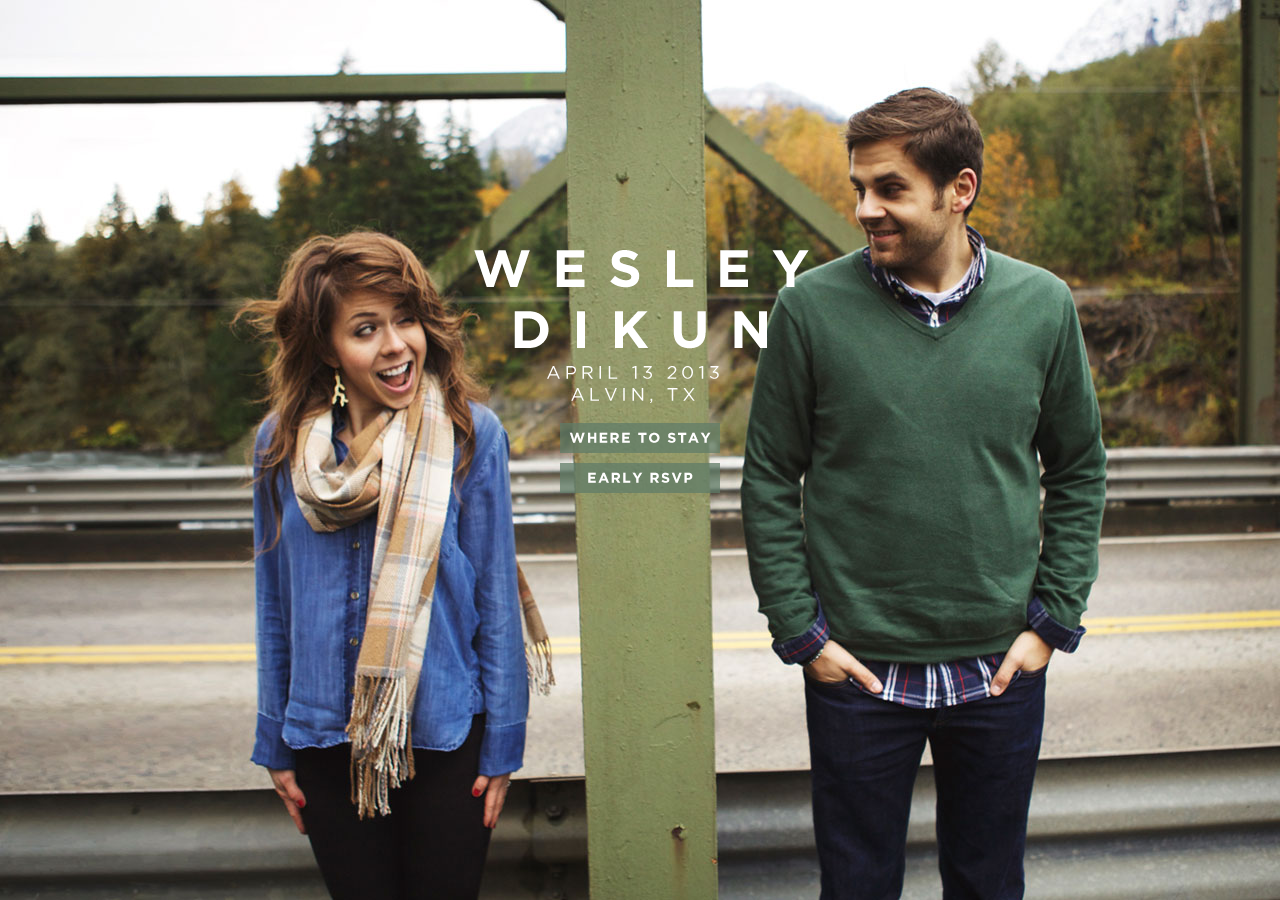
==== index.html @ 42facd34 "adding google analytics" ====
<!DOCTYPE html>
<head>
  <title>Sarahbeth &amp; Tim | The Future Dikuns</title>
  <link href="css/style.css" media="screen" rel="stylesheet" type="text/css">
  <script src="js/jquery-1.8.3.min.js"></script>
  <!--[if lte ie 8]>
    <style type="text/css">

    </style>
  <![endif]-->
</head>
<body>
  <div id="title">
    <h1>Wesley - Dikun Wedding</h1>
    <h2>April 13th, 2013</h2>
    <h3>Alvin, TX</h3>
    <a href="#" id="stay" class="lightbox_trigger">Where to Stay</a>
    <a href="http://timdikun.wufoo.com/forms/sarahbeth-tims-early-rsvp/" id="rsvp" target="_blank">Early RSVP</a>
  </div>
  <div id="lightbox" style="display:none;">
  <!-- <div id="lightbox"> -->
    <div id="content">
      <img src="images/hotel.jpg" />
      <h4>Where to Stay</h4>
      <p>Thank you so much for traveling to be with us on this most important of days. Realistically, you can stay anywhere in Houston that you want so long as you make sure to factor in travel time to the venue. However, a block of rooms has been reserved under the name "Sarahbeth Wedding" at the Holiday Express Inn in Alvin. You can call and make reservations under that name for $99/night. Whatever you decide, be sure to let us know so we can keep an accurate headcount! Can't wait to celebrate with you!</p>
      <a href="http://www.hiexpress.com/hotels/us/en/alvin/houjj/hoteldetail" target="_blank" id="btn">Book Now</a>
    </div>
    <p>Help us plan: <a href="http://timdikun.wufoo.com/forms/sarahbeth-tims-early-rsvp/">Early RSVP</a></p>
  </div>
  <script src="js/main.js"></script>
  <script type="text/javascript">
    var _gaq = _gaq || [];
    _gaq.push(['_setAccount', 'UA-37261286-1']);
    _gaq.push(['_trackPageview']);
    (function() {
      var ga = document.createElement('script'); ga.type = 'text/javascript'; ga.async = true;
      ga.src = ('https:' == document.location.protocol ? 'https://ssl' : 'http://www') + '.google-analytics.com/ga.js';
      var s = document.getElementsByTagName('script')[0]; s.parentNode.insertBefore(ga, s);
    })();
  </script>
</body>
</html>
---- css/style.css ----
/* Style.css */
/* http://meyerweb.com/eric/tools/css/reset/
   v2.0 | 20110126
   License: none (public domain)
*/
html, body, div, span, applet, object, iframe,
h1, h2, h3, h4, h5, h6, p, blockquote, pre,
a, abbr, acronym, address, big, cite, code,
del, dfn, em, img, ins, kbd, q, s, samp,
small, strike, strong, sub, sup, tt, var,
b, u, i, center,
dl, dt, dd, ol, ul, li,
fieldset, form, label, legend,
table, caption, tbody, tfoot, thead, tr, th, td,
article, aside, canvas, details, embed,
figure, figcaption, footer, header, hgroup,
menu, nav, output, ruby, section, summary,
time, mark, audio, video {
  margin: 0;
  padding: 0;
  border: 0;
  font-size: 100%;
  font: inherit;
  vertical-align: baseline; }

/* HTML5 display-role reset for older browsers */
article, aside, details, figcaption, figure,
footer, header, hgroup, menu, nav, section {
  display: block; }

body {
  line-height: 1; }

ol, ul {
  list-style: none; }

blockquote, q {
  quotes: none; }

blockquote:before, blockquote:after,
q:before, q:after {
  content: '';
  content: none; }

table {
  border-collapse: collapse;
  border-spacing: 0; }

html {
  background: url(../images/bg.jpg) no-repeat center center fixed;
  -webkit-background-size: cover;
  -moz-background-size: cover;
  -o-background-size: cover;
  background-size: cover; }

body {
  text-align: center; }

#title {
  background: url(../images/title.png) no-repeat;
  height: 154px;
  margin: 250px auto 0;
  width: 337px; }
  #title h1, #title h2, #title h3 {
    overflow: hidden;
    text-indent: -9999em; }
  #title a {
    background: url(../images/sprite.png) no-repeat 0 0;
    display: block;
    height: 30px;
    margin: 0 auto;
    overflow: hidden;
    text-indent: -9999em;
    width: 160px; }
  #title a#stay {
    background-position: 0 0;
    margin-top: 125px; }
    #title a#stay:hover {
      background-position: -160px 0; }
  #title a#rsvp {
    background-position: 0 -30px;
    margin-top: 10px; }
    #title a#rsvp:hover {
      background-position: -160px -30px; }

#lightbox {
  position: fixed;
  top: 0;
  left: 0;
  width: 100%;
  height: 100%;
  background: url(../images/overlay.png) repeat;
  text-align: center; }
  #lightbox #content {
    background: #fff;
    border-radius: 5px;
    height: 360px;
    margin: 150px auto 0;
    padding: 20px;
    text-align: left;
    width: 460px; }
    #lightbox #content h4 {
      background: url(../images/stay.jpg) no-repeat;
      display: block;
      height: 12px;
      margin: 10px 0;
      text-indent: -9999em;
      width: 161px; }
    #lightbox #content p {
      color: #8ba28a;
      font: normal 14px/20px helvetica; }
    #lightbox #content #btn {
      background: #6d88bd url(../images/book.png) no-repeat center center;
      display: block;
      height: 50px;
      margin: 10px 0;
      text-indent: -9999em;
      width: 460px; }
      #lightbox #content #btn:hover {
        background-color: #4f6388; }
  #lightbox p {
    color: #313b31;
    font: normal 11px helvetica;
    margin: 10px 0 0 0; }
    #lightbox p a {
      color: #313b31;
      font-weight: bold;
      text-decoration: none; }
      #lightbox p a:hover {
        text-decoration: underline; }
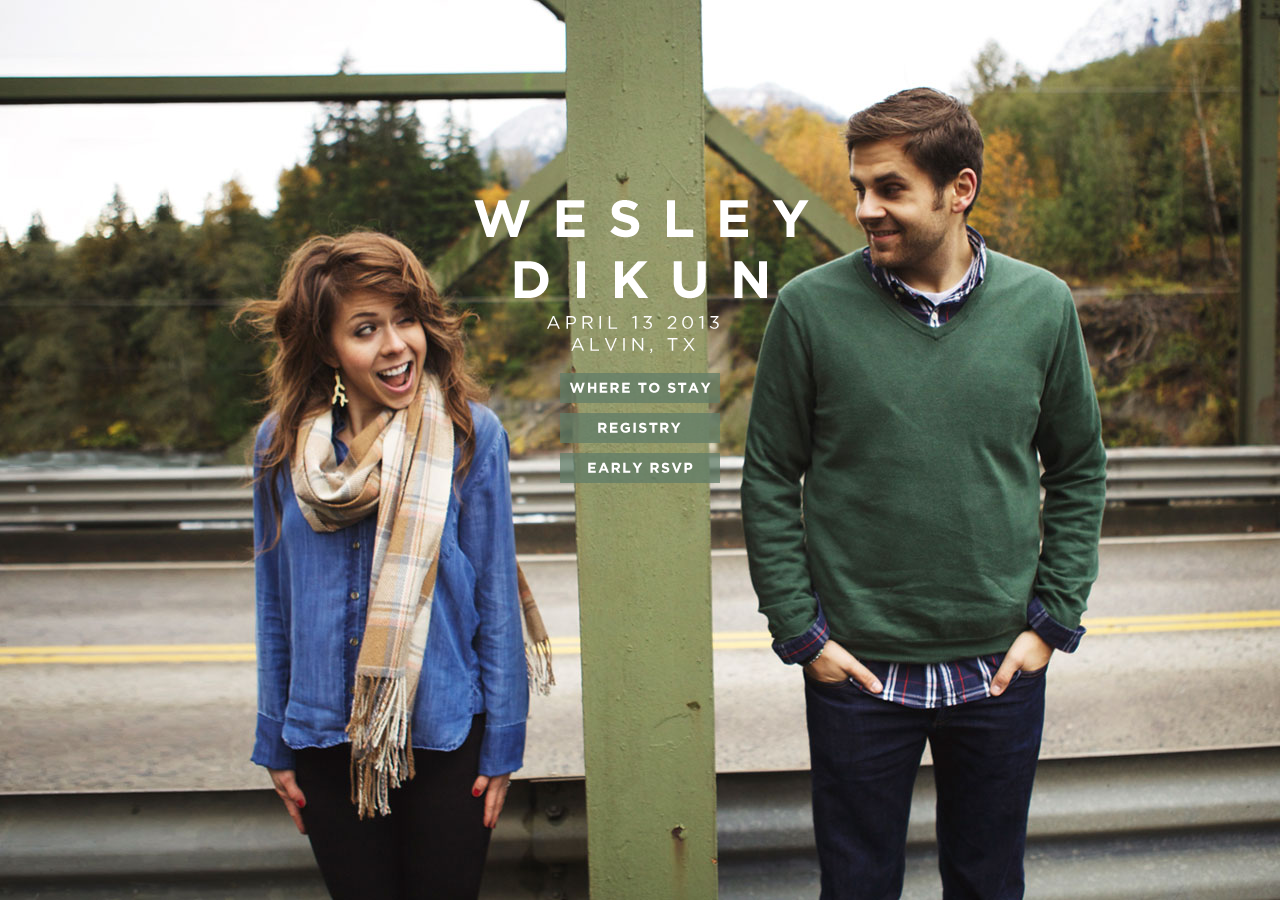
==== commit 790a9fc0: "update registry" ====
--- a/index.html
+++ b/index.html
@@ -15,6 +15,7 @@
     <h2>April 13th, 2013</h2>
     <h3>Alvin, TX</h3>
     <a href="#" id="stay" class="lightbox_trigger">Where to Stay</a>
+    <a href="#" id="registry" class="lightbox_trigger2">Registry</a>
     <a href="http://timdikun.wufoo.com/forms/sarahbeth-tims-early-rsvp/" id="rsvp" target="_blank">Early RSVP</a>
   </div>
   <div id="lightbox" style="display:none;">
@@ -22,21 +23,26 @@
     <div id="content">
       <img src="images/hotel.jpg" />
       <h4>Where to Stay</h4>
-      <p>Thank you so much for traveling to be with us on this most important of days. Realistically, you can stay anywhere in Houston that you want so long as you make sure to factor in travel time to the venue. However, a block of rooms has been reserved under the name "Sarahbeth Wedding" at the Holiday Express Inn in Alvin. You can call and make reservations under that name for $99/night. Whatever you decide, be sure to let us know so we can keep an accurate headcount! Can't wait to celebrate with you!</p>
-      <a href="http://www.hiexpress.com/hotels/us/en/alvin/houjj/hoteldetail" target="_blank" id="btn">Book Now</a>
+      <p>Thank you so much for traveling to be with us on this most important of days. Realistically, you can stay anywhere in Houston that you want so long as you make sure to factor in travel time to the venue. However, a block of rooms has been reserved under the name "Wesley &amp; Dikun Wedding" at the South Shore Harbor in League City. You can call and make reservations under that name for $95/night. Whatever you decide, be sure to let us know so we can keep an accurate headcount! Can't wait to celebrate with you!</p>
+      <a href="http://sshr.com/" target="_blank" id="btn">Book Now</a>
+    </div>
+    <p>Help us plan: <a href="http://timdikun.wufoo.com/forms/sarahbeth-tims-early-rsvp/">Early RSVP</a></p>
+  </div>
+  <div id="lightbox2" style="display:none;">
+  <!-- <div id="lightbox"> -->
+    <div id="content">
+      <!-- <img src="images/registry.jpg" /> -->
+      <h4>Registry</h4>
+      <p>Your presence at our wedding is a wonderful gift! For those desiring to help us start our new home together, we are registered at <a href="http://www.potterybarn.com/registry/3142808/registry-list.html" target="_blank">Pottery Barn</a>, <a href="http://www.surlatable.com/registry/giftRegistryList.jsp?id=200460976361" target="_blank">Sur La Table</a>, and <a href="http://www.target.com/wedd/registry/78AHv_qQlKyUj_PLQ_hYfw" target="_blank">Target</a>.</p>
+      <a href="http://www.potterybarn.com/registry/3142808/registry-list.html" target="_blank" id="potterybarn">Pottery Barn</a>
+      <a href="http://www.surlatable.com/registry/giftRegistryList.jsp?id=200460976361" target="_blank" id="surlatable">Sur La Table</a>
+      <a href="http://www.target.com/wedd/registry/78AHv_qQlKyUj_PLQ_hYfw" target="_blank" id="target">Target</a>
     </div>
     <p>Help us plan: <a href="http://timdikun.wufoo.com/forms/sarahbeth-tims-early-rsvp/">Early RSVP</a></p>
   </div>
   <script src="js/main.js"></script>
   <script type="text/javascript">
-    var _gaq = _gaq || [];
-    _gaq.push(['_setAccount', 'UA-37261286-1']);
-    _gaq.push(['_trackPageview']);
-    (function() {
-      var ga = document.createElement('script'); ga.type = 'text/javascript'; ga.async = true;
-      ga.src = ('https:' == document.location.protocol ? 'https://ssl' : 'http://www') + '.google-analytics.com/ga.js';
-      var s = document.getElementsByTagName('script')[0]; s.parentNode.insertBefore(ga, s);
-    })();
+    var _gaq = _gaq || [];_gaq.push(['_setAccount', 'UA-37261286-1']);_gaq.push(['_trackPageview']);(function() {var ga = document.createElement('script'); ga.type = 'text/javascript'; ga.async = true;ga.src = ('https:' == document.location.protocol ? 'https://ssl' : 'http://www') + '.google-analytics.com/ga.js';var s = document.getElementsByTagName('script')[0]; s.parentNode.insertBefore(ga, s);})();
   </script>
 </body>
 </html>
--- a/css/style.css
+++ b/css/style.css
@@ -59,7 +59,7 @@
 #title {
   background: url(../images/title.png) no-repeat;
   height: 154px;
-  margin: 250px auto 0;
+  margin: 200px auto 0;
   width: 337px; }
   #title h1, #title h2, #title h3 {
     overflow: hidden;
@@ -77,6 +77,11 @@
     margin-top: 125px; }
     #title a#stay:hover {
       background-position: -160px 0; }
+  #title a#registry {
+    background-position: 0 -60px;
+    margin-top: 10px; }
+    #title a#registry:hover {
+      background-position: -160px -60px; }
   #title a#rsvp {
     background-position: 0 -30px;
     margin-top: 10px; }
@@ -94,8 +99,8 @@
   #lightbox #content {
     background: #fff;
     border-radius: 5px;
-    height: 360px;
-    margin: 150px auto 0;
+    height: 460px;
+    margin: 50px auto 0;
     padding: 20px;
     text-align: left;
     width: 460px; }
@@ -128,3 +133,67 @@
       text-decoration: none; }
       #lightbox p a:hover {
         text-decoration: underline; }
+
+#lightbox2 {
+  position: fixed;
+  top: 0;
+  left: 0;
+  width: 100%;
+  height: 100%;
+  background: url(../images/overlay.png) repeat;
+  text-align: center; }
+  #lightbox2 #content {
+    background: #fff;
+    border-radius: 5px;
+    height: 350px;
+    margin: 100px auto 0;
+    padding: 20px;
+    text-align: left;
+    width: 460px; }
+    #lightbox2 #content h4 {
+      background: url(../images/registry_text.jpg) no-repeat;
+      display: block;
+      height: 12px;
+      margin: 10px 0;
+      text-indent: -9999em;
+      width: 161px; }
+    #lightbox2 #content p {
+      color: #8ba28a;
+      font: normal 14px/20px helvetica; }
+      #lightbox2 #content p a {
+        color: #8ba28a;
+        font-weight: bold;
+        text-decoration: none; }
+        #lightbox2 #content p a:hover {
+          text-decoration: underline; }
+    #lightbox2 #content #potterybarn {
+      background: url(../images/potterybarn.jpg) no-repeat;
+      display: block;
+      height: 24px;
+      margin: 30px auto;
+      text-indent: -9999em;
+      width: 337px; }
+    #lightbox2 #content #surlatable {
+      background: url(../images/surlatable.jpg) no-repeat;
+      display: block;
+      height: 52px;
+      margin: 30px auto;
+      text-indent: -9999em;
+      width: 220px; }
+    #lightbox2 #content #target {
+      background: url(../images/target.jpg) no-repeat;
+      display: block;
+      height: 42px;
+      margin: 30px auto;
+      text-indent: -9999em;
+      width: 197px; }
+  #lightbox2 p {
+    color: #313b31;
+    font: normal 11px helvetica;
+    margin: 10px 0 0 0; }
+    #lightbox2 p a {
+      color: #313b31;
+      font-weight: bold;
+      text-decoration: none; }
+      #lightbox2 p a:hover {
+        text-decoration: underline; }
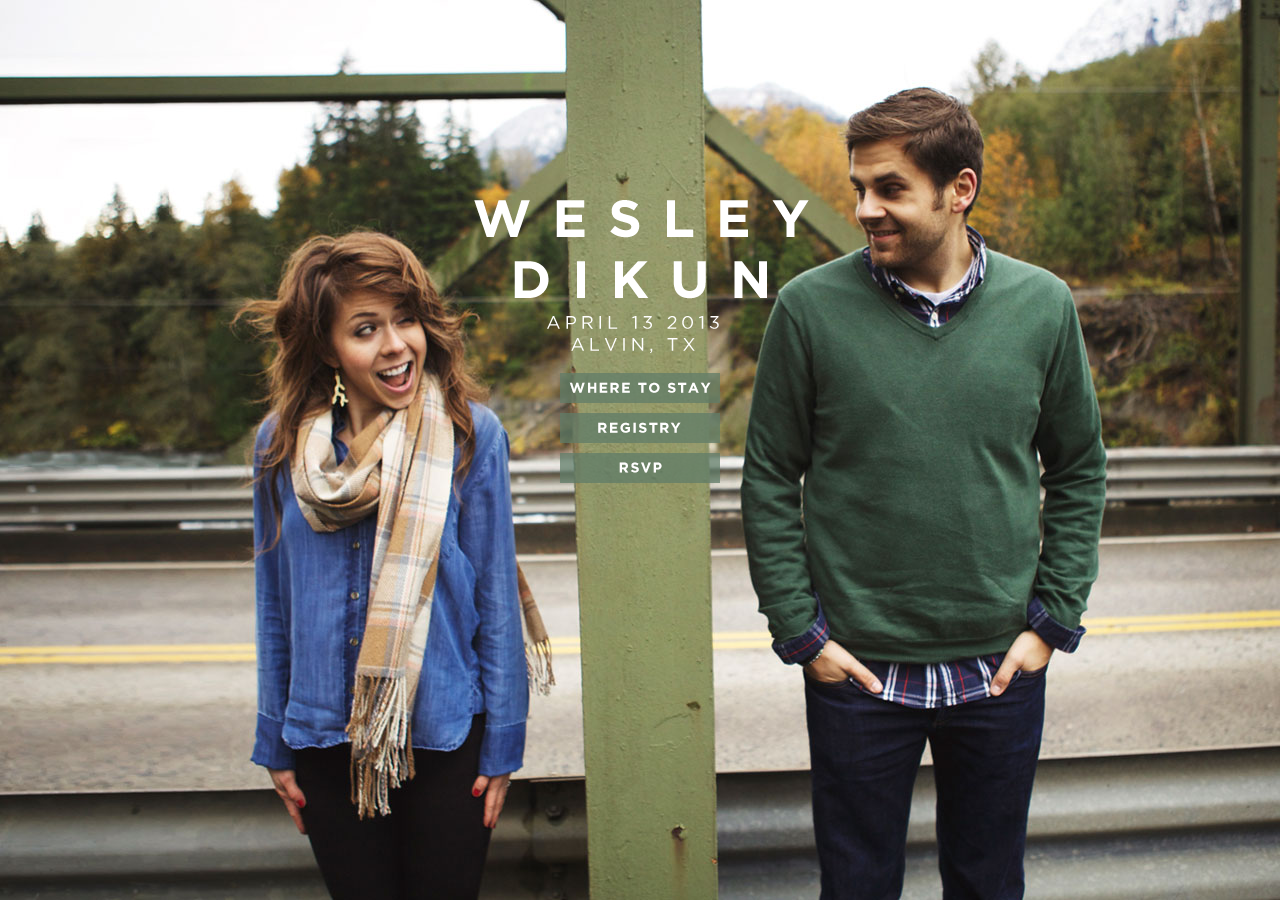
==== commit 2eedf61d: "update rsvp" ====
--- a/index.html
+++ b/index.html
@@ -16,7 +16,7 @@
     <h3>Alvin, TX</h3>
     <a href="#" id="stay" class="lightbox_trigger">Where to Stay</a>
     <a href="#" id="registry" class="lightbox_trigger2">Registry</a>
-    <a href="http://timdikun.wufoo.com/forms/sarahbeth-tims-early-rsvp/" id="rsvp" target="_blank">Early RSVP</a>
+    <a href="http://timdikun.wufoo.com/forms/wesley-dikun-wedding-rsvp/" id="rsvp" target="_blank">RSVP</a>
   </div>
   <div id="lightbox" style="display:none;">
   <!-- <div id="lightbox"> -->
@@ -33,10 +33,10 @@
     <div id="content">
       <!-- <img src="images/registry.jpg" /> -->
       <h4>Registry</h4>
-      <p>Your presence at our wedding is a wonderful gift! For those desiring to help us start our new home together, we are registered at <a href="http://www.potterybarn.com/registry/3142808/registry-list.html" target="_blank">Pottery Barn</a>, <a href="http://www.surlatable.com/registry/giftRegistryList.jsp?id=200460976361" target="_blank">Sur La Table</a>, and <a href="http://www.target.com/wedd/registry/78AHv_qQlKyUj_PLQ_hYfw" target="_blank">Target</a>.</p>
+      <p>Your presence at our wedding is a wonderful gift! For those desiring to help us start our new home together, we are registered at <a href="http://www.potterybarn.com/registry/3142808/registry-list.html" target="_blank">Pottery Barn</a>, <a href="http://www.surlatable.com/registry/giftRegistryList.jsp?id=200460976361" target="_blank">Sur La Table</a>, and <a href="http://target.bfi0.com/11d3b994alayeousibn7ynfaaaaaaaaaaaaacsxz4dnkqaaaoqobxmaae/C?U=aHR0cDovL3d3dy50YXJnZXQuY29tL3dlZGQvcmVnaXN0cnkvNzhBSHZfcVFsS3lVal9QTFFfaFlmdw%3D%3D&&r55TMlqhAWV2G9N8dHTzhg" target="_blank">Target</a>.</p>
       <a href="http://www.potterybarn.com/registry/3142808/registry-list.html" target="_blank" id="potterybarn">Pottery Barn</a>
       <a href="http://www.surlatable.com/registry/giftRegistryList.jsp?id=200460976361" target="_blank" id="surlatable">Sur La Table</a>
-      <a href="http://www.target.com/wedd/registry/78AHv_qQlKyUj_PLQ_hYfw" target="_blank" id="target">Target</a>
+      <a href="http://target.bfi0.com/11d3b994alayeousibn7ynfaaaaaaaaaaaaacsxz4dnkqaaaoqobxmaae/C?U=aHR0cDovL3d3dy50YXJnZXQuY29tL3dlZGQvcmVnaXN0cnkvNzhBSHZfcVFsS3lVal9QTFFfaFlmdw%3D%3D&&r55TMlqhAWV2G9N8dHTzhg" target="_blank" id="target">Target</a>
     </div>
     <p>Help us plan: <a href="http://timdikun.wufoo.com/forms/sarahbeth-tims-early-rsvp/">Early RSVP</a></p>
   </div>
